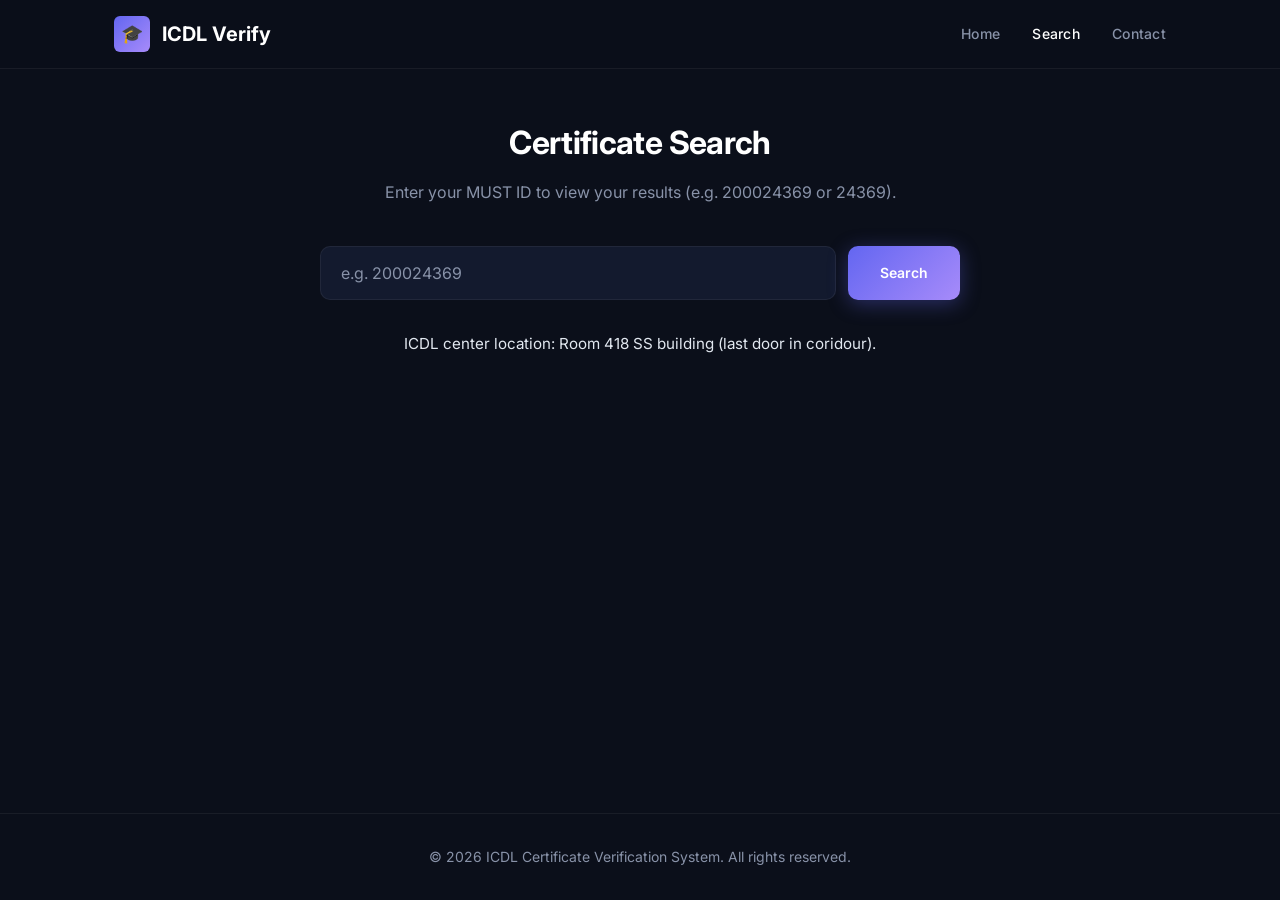
==== search.html @ b00a2fb5 "Initial commit of MUST ICDL Search Site" ====
<!DOCTYPE html>
<html lang="en">

<head>
  <meta charset="UTF-8">
  <meta name="viewport" content="width=device-width, initial-scale=1.0">
  <meta name="description"
    content="Search for your ICDL certificate by ID. Instantly verify your certificate status (still found at MUST ICDL center or not).">
  <title>Certificate Search — ICDL Verify</title>
  <link rel="stylesheet" href="css/style.css">
</head>

<body>

  <!-- ===== Navbar ===== -->
  <nav class="navbar">
    <div class="container">
      <a href="index.html" class="navbar__logo">
        <span class="navbar__logo-icon">🎓</span>
        ICDL Verify
      </a>
      <div class="navbar__links">
        <a href="index.html">Home</a>
        <a href="search.html" class="active">Search</a>
        <a href="index.html#contact">Contact</a>
      </div>
    </div>
  </nav>

  <!-- ===== Search Section ===== -->
  <main class="container">
    <div class="search-wrapper">

      <!-- Header -->
      <div class="search-header">
        <h1>Certificate Search</h1>
        <p>Enter your MUST ID to view your results (e.g. 200024369 or 24369).</p>
      </div>

      <!-- Search Form -->
      <form id="searchForm" class="search-form" action="search.html" method="get">
        <input type="text" id="idInput" name="id" class="search-form__input" placeholder="e.g. 200024369"
          autocomplete="off" maxlength="9" inputmode="numeric" aria-label="MUST ID">
        <button type="submit" id="searchBtn" class="btn btn--primary">
          Search
        </button>
      </form>

      <!-- Inline validation error -->
      <div id="formError" class="form-error" role="alert"></div>

      <!-- Cookie hint -->
      <div id="cookieHint" class="cookie-hint" style="display: none;"></div>

      <!-- Loading spinner -->
      <div id="loadingSpinner" class="spinner-wrapper" aria-live="polite">
        <div class="spinner"></div>
      </div>

      <!-- Results section -->
      <div id="resultsSection" class="result-section" aria-live="polite"></div>

      <!-- Information -->
      <div class="search-info"
        style="margin-top: 2rem; font-size: 0.95rem; color: var(--text-secondary); text-align: center;">
        <p>ICDL center location: Room 418 SS building (last door in coridour).</p>
      </div>

    </div>
  </main>

  <!-- ===== Footer ===== -->
  <footer class="footer">
    <div class="container">
      <p class="footer__text">
        © <span id="footerYear"></span> ICDL Certificate Verification System. All rights reserved.
      </p>
    </div>
  </footer>

  <script type="module" src="js/app.js"></script>
</body>

</html>
---- css/style.css ----
/* ===== Google Fonts ===== */
@import url('https://fonts.googleapis.com/css2?family=Inter:wght@300;400;500;600;700;800&display=swap');

/* ===== CSS Custom Properties ===== */
:root {
  /* Colors — cool blue-purple palette */
  --clr-bg:          #0b0f1a;
  --clr-surface:     #131a2e;
  --clr-surface-2:   #1a2340;
  --clr-border:      rgba(255, 255, 255, 0.06);
  --clr-border-glow: rgba(99, 132, 255, 0.25);
  --clr-text:        #e2e8f0;
  --clr-text-muted:  #8892a8;
  --clr-heading:     #ffffff;

  /* Accent gradient */
  --clr-accent:      #6366f1;
  --clr-accent-2:    #818cf8;
  --clr-accent-3:    #a78bfa;
  --gradient-accent:  linear-gradient(135deg, var(--clr-accent), var(--clr-accent-3));

  /* Status colors */
  --clr-pass:    #22c55e;
  --clr-pass-bg: rgba(34, 197, 94, 0.12);
  --clr-fail:    #ef4444;
  --clr-fail-bg: rgba(239, 68, 68, 0.12);
  --clr-pending:    #f59e0b;
  --clr-pending-bg: rgba(245, 158, 11, 0.12);

  /* Typography */
  --font-main: 'Inter', -apple-system, BlinkMacSystemFont, sans-serif;
  --fs-xs:   0.75rem;
  --fs-sm:   0.875rem;
  --fs-base: 1rem;
  --fs-lg:   1.125rem;
  --fs-xl:   1.25rem;
  --fs-2xl:  1.5rem;
  --fs-3xl:  2rem;
  --fs-4xl:  2.75rem;
  --fs-5xl:  3.5rem;

  /* Spacing */
  --sp-1: 0.25rem;
  --sp-2: 0.5rem;
  --sp-3: 0.75rem;
  --sp-4: 1rem;
  --sp-5: 1.25rem;
  --sp-6: 1.5rem;
  --sp-8: 2rem;
  --sp-10: 2.5rem;
  --sp-12: 3rem;
  --sp-16: 4rem;
  --sp-20: 5rem;

  /* Border radius */
  --radius-sm: 0.375rem;
  --radius-md: 0.625rem;
  --radius-lg: 1rem;
  --radius-xl: 1.5rem;
  --radius-full: 9999px;

  /* Shadows */
  --shadow-sm:   0 1px 3px rgba(0,0,0,0.3);
  --shadow-md:   0 4px 12px rgba(0,0,0,0.3);
  --shadow-lg:   0 8px 32px rgba(0,0,0,0.4);
  --shadow-glow: 0 0 30px rgba(99, 102, 241, 0.15);

  /* Transitions */
  --transition-fast: 150ms cubic-bezier(0.4, 0, 0.2, 1);
  --transition-base: 250ms cubic-bezier(0.4, 0, 0.2, 1);
  --transition-slow: 400ms cubic-bezier(0.4, 0, 0.2, 1);
}

/* ===== CSS Reset ===== */
*, *::before, *::after {
  box-sizing: border-box;
  margin: 0;
  padding: 0;
}

html {
  scroll-behavior: smooth;
  -webkit-font-smoothing: antialiased;
  -moz-osx-font-smoothing: grayscale;
}

body {
  font-family: var(--font-main);
  font-size: var(--fs-base);
  line-height: 1.6;
  color: var(--clr-text);
  background-color: var(--clr-bg);
  min-height: 100vh;
  display: flex;
  flex-direction: column;
}

img { max-width: 100%; display: block; }
a { color: var(--clr-accent-2); text-decoration: none; transition: color var(--transition-fast); }
a:hover { color: var(--clr-accent-3); }
ul, ol { list-style: none; }
input, button { font-family: inherit; font-size: inherit; }

/* ===== Container ===== */
.container {
  width: 100%;
  max-width: 1100px;
  margin: 0 auto;
  padding: 0 var(--sp-6);
}

/* ===== Navbar ===== */
.navbar {
  position: sticky;
  top: 0;
  z-index: 100;
  background: rgba(11, 15, 26, 0.75);
  backdrop-filter: blur(16px);
  -webkit-backdrop-filter: blur(16px);
  border-bottom: 1px solid var(--clr-border);
  padding: var(--sp-4) 0;
}

.navbar .container {
  display: flex;
  align-items: center;
  justify-content: space-between;
}

.navbar__logo {
  display: flex;
  align-items: center;
  gap: var(--sp-3);
  font-weight: 700;
  font-size: var(--fs-xl);
  color: var(--clr-heading);
}

.navbar__logo-icon {
  width: 36px;
  height: 36px;
  background: var(--gradient-accent);
  border-radius: var(--radius-sm);
  display: flex;
  align-items: center;
  justify-content: center;
  font-size: var(--fs-lg);
  color: #fff;
}

.navbar__links {
  display: flex;
  gap: var(--sp-8);
  align-items: center;
}

.navbar__links a {
  color: var(--clr-text-muted);
  font-size: var(--fs-sm);
  font-weight: 500;
  letter-spacing: 0.02em;
  transition: color var(--transition-fast);
}

.navbar__links a:hover,
.navbar__links a.active {
  color: var(--clr-heading);
}

/* ===== Hero Section ===== */
.hero {
  padding: var(--sp-20) 0 var(--sp-16);
  text-align: center;
  background:
    radial-gradient(ellipse 70% 50% at 50% 0%, rgba(99,102,241,0.12) 0%, transparent 60%),
    radial-gradient(ellipse 40% 40% at 80% 20%, rgba(167,139,250,0.07) 0%, transparent 60%);
}

.hero__badge {
  display: inline-flex;
  align-items: center;
  gap: var(--sp-2);
  background: var(--clr-surface);
  border: 1px solid var(--clr-border);
  border-radius: var(--radius-full);
  padding: var(--sp-2) var(--sp-5);
  font-size: var(--fs-xs);
  font-weight: 500;
  color: var(--clr-accent-2);
  margin-bottom: var(--sp-8);
  letter-spacing: 0.04em;
  text-transform: uppercase;
}

.hero__badge::before {
  content: '';
  width: 6px;
  height: 6px;
  background: var(--clr-pass);
  border-radius: 50%;
  animation: pulse-dot 2s ease-in-out infinite;
}

@keyframes pulse-dot {
  0%, 100% { opacity: 1; transform: scale(1); }
  50%      { opacity: 0.5; transform: scale(1.5); }
}

.hero__title {
  font-size: var(--fs-5xl);
  font-weight: 800;
  color: var(--clr-heading);
  line-height: 1.1;
  margin-bottom: var(--sp-6);
  letter-spacing: -0.03em;
}

.hero__title span {
  background: var(--gradient-accent);
  -webkit-background-clip: text;
  -webkit-text-fill-color: transparent;
  background-clip: text;
}

.hero__subtitle {
  font-size: var(--fs-lg);
  color: var(--clr-text-muted);
  max-width: 560px;
  margin: 0 auto var(--sp-10);
  line-height: 1.7;
}

/* ===== Buttons ===== */
.btn {
  display: inline-flex;
  align-items: center;
  justify-content: center;
  gap: var(--sp-2);
  padding: var(--sp-3) var(--sp-8);
  border-radius: var(--radius-md);
  font-weight: 600;
  font-size: var(--fs-sm);
  cursor: pointer;
  border: none;
  transition: all var(--transition-base);
  text-decoration: none;
}

.btn--primary {
  background: var(--gradient-accent);
  color: #fff;
  box-shadow: 0 4px 20px rgba(99, 102, 241, 0.35);
}

.btn--primary:hover {
  transform: translateY(-2px);
  box-shadow: 0 8px 30px rgba(99, 102, 241, 0.5);
  color: #fff;
}

.btn--secondary {
  background: var(--clr-surface);
  color: var(--clr-text);
  border: 1px solid var(--clr-border);
}

.btn--secondary:hover {
  background: var(--clr-surface-2);
  border-color: var(--clr-border-glow);
  color: var(--clr-heading);
}

.btn--lg {
  padding: var(--sp-4) var(--sp-10);
  font-size: var(--fs-base);
  border-radius: var(--radius-lg);
}

/* ===== Section Layout ===== */
.section {
  padding: var(--sp-16) 0;
}

.section__header {
  text-align: center;
  margin-bottom: var(--sp-12);
}

.section__tag {
  display: inline-block;
  font-size: var(--fs-xs);
  font-weight: 600;
  letter-spacing: 0.1em;
  text-transform: uppercase;
  color: var(--clr-accent-2);
  margin-bottom: var(--sp-4);
}

.section__title {
  font-size: var(--fs-3xl);
  font-weight: 700;
  color: var(--clr-heading);
  letter-spacing: -0.02em;
}

.section__subtitle {
  font-size: var(--fs-base);
  color: var(--clr-text-muted);
  margin-top: var(--sp-3);
  max-width: 520px;
  margin-left: auto;
  margin-right: auto;
}

/* ===== Cards ===== */
.card {
  background: var(--clr-surface);
  border: 1px solid var(--clr-border);
  border-radius: var(--radius-lg);
  padding: var(--sp-8);
  transition: all var(--transition-base);
}

.card:hover {
  border-color: var(--clr-border-glow);
  box-shadow: var(--shadow-glow);
  transform: translateY(-2px);
}

.card__icon {
  width: 48px;
  height: 48px;
  border-radius: var(--radius-md);
  display: flex;
  align-items: center;
  justify-content: center;
  font-size: var(--fs-xl);
  margin-bottom: var(--sp-5);
  background: rgba(99, 102, 241, 0.1);
  color: var(--clr-accent-2);
}

.card__title {
  font-size: var(--fs-lg);
  font-weight: 600;
  color: var(--clr-heading);
  margin-bottom: var(--sp-2);
}

.card__text {
  font-size: var(--fs-sm);
  color: var(--clr-text-muted);
  line-height: 1.7;
}

/* Grid layouts */
.grid-2 { display: grid; grid-template-columns: repeat(2, 1fr); gap: var(--sp-6); }
.grid-3 { display: grid; grid-template-columns: repeat(3, 1fr); gap: var(--sp-6); }

/* ===== Steps (How To Use) ===== */
.steps {
  display: flex;
  flex-direction: column;
  gap: var(--sp-6);
  max-width: 600px;
  margin: 0 auto;
}

.step {
  display: flex;
  gap: var(--sp-5);
  align-items: flex-start;
}

.step__number {
  flex-shrink: 0;
  width: 40px;
  height: 40px;
  border-radius: 50%;
  background: var(--gradient-accent);
  color: #fff;
  font-weight: 700;
  font-size: var(--fs-sm);
  display: flex;
  align-items: center;
  justify-content: center;
}

.step__content h3 {
  font-size: var(--fs-base);
  font-weight: 600;
  color: var(--clr-heading);
  margin-bottom: var(--sp-1);
}

.step__content p {
  font-size: var(--fs-sm);
  color: var(--clr-text-muted);
  line-height: 1.6;
}

/* ===== Contact ===== */
.contact-grid {
  display: grid;
  grid-template-columns: repeat(auto-fit, minmax(250px, 1fr));
  gap: var(--sp-6);
}

.contact-item {
  display: flex;
  gap: var(--sp-4);
  align-items: center;
}

.contact-item__icon {
  flex-shrink: 0;
  width: 44px;
  height: 44px;
  border-radius: var(--radius-md);
  background: var(--clr-surface-2);
  display: flex;
  align-items: center;
  justify-content: center;
  font-size: var(--fs-lg);
  color: var(--clr-accent-2);
}

.contact-item__label {
  font-size: var(--fs-xs);
  color: var(--clr-text-muted);
  text-transform: uppercase;
  letter-spacing: 0.05em;
  margin-bottom: 2px;
}

.contact-item__value {
  font-size: var(--fs-sm);
  color: var(--clr-heading);
  font-weight: 500;
}

/* ===== Footer ===== */
.footer {
  margin-top: auto;
  padding: var(--sp-8) 0;
  border-top: 1px solid var(--clr-border);
  text-align: center;
}

.footer__text {
  font-size: var(--fs-sm);
  color: var(--clr-text-muted);
}

/* ===== Search Page ===== */
.search-wrapper {
  max-width: 640px;
  margin: 0 auto;
  padding: var(--sp-12) 0 var(--sp-16);
}

.search-header {
  text-align: center;
  margin-bottom: var(--sp-10);
}

.search-header h1 {
  font-size: var(--fs-3xl);
  font-weight: 700;
  color: var(--clr-heading);
  letter-spacing: -0.02em;
}

.search-header p {
  color: var(--clr-text-muted);
  margin-top: var(--sp-3);
}

/* Search form */
.search-form {
  display: flex;
  gap: var(--sp-3);
  margin-bottom: var(--sp-8);
}

.search-form__input {
  flex: 1;
  padding: var(--sp-4) var(--sp-5);
  background: var(--clr-surface);
  border: 1px solid var(--clr-border);
  border-radius: var(--radius-md);
  color: var(--clr-heading);
  font-size: var(--fs-base);
  outline: none;
  transition: border-color var(--transition-fast), box-shadow var(--transition-fast);
}

.search-form__input::placeholder {
  color: var(--clr-text-muted);
}

.search-form__input:focus {
  border-color: var(--clr-accent);
  box-shadow: 0 0 0 3px rgba(99, 102, 241, 0.15);
}

.search-form__input.input--error {
  border-color: var(--clr-fail);
  box-shadow: 0 0 0 3px rgba(239, 68, 68, 0.15);
}

/* Cookie hint below form */
.cookie-hint {
  display: flex;
  align-items: center;
  gap: var(--sp-2);
  font-size: var(--fs-xs);
  color: var(--clr-text-muted);
  margin-top: calc(-1 * var(--sp-6));
  margin-bottom: var(--sp-6);
  padding-left: var(--sp-2);
}

.cookie-hint::before {
  content: '🕐';
}

/* Loading spinner */
.spinner-wrapper {
  display: none;
  justify-content: center;
  padding: var(--sp-12) 0;
}

.spinner-wrapper.visible {
  display: flex;
}

.spinner {
  width: 40px;
  height: 40px;
  border: 3px solid var(--clr-surface-2);
  border-top-color: var(--clr-accent);
  border-radius: 50%;
  animation: spin 0.7s linear infinite;
}

@keyframes spin {
  to { transform: rotate(360deg); }
}

/* Result card */
.result-section {
  display: none;
}

.result-section.visible {
  display: block;
  animation: fadeSlideIn 0.4s ease-out;
}

@keyframes fadeSlideIn {
  from { opacity: 0; transform: translateY(12px); }
  to   { opacity: 1; transform: translateY(0); }
}

.result-card {
  background: var(--clr-surface);
  border: 1px solid var(--clr-border);
  border-radius: var(--radius-lg);
  overflow: hidden;
}

.result-card__header {
  display: flex;
  align-items: center;
  justify-content: space-between;
  padding: var(--sp-5) var(--sp-6);
  border-bottom: 1px solid var(--clr-border);
  background: rgba(99, 102, 241, 0.04);
}

.result-card__id {
  font-size: var(--fs-sm);
  font-weight: 600;
  color: var(--clr-accent-2);
  font-family: 'Courier New', monospace;
  letter-spacing: 0.05em;
}

.result-card__body {
  padding: var(--sp-6);
}

.result-field {
  display: flex;
  justify-content: space-between;
  align-items: center;
  padding: var(--sp-3) 0;
  border-bottom: 1px solid var(--clr-border);
}

.result-field:last-child {
  border-bottom: none;
}

.result-field__label {
  font-size: var(--fs-sm);
  color: var(--clr-text-muted);
  font-weight: 500;
}

.result-field__value {
  font-size: var(--fs-sm);
  color: var(--clr-heading);
  font-weight: 600;
}

.result-field__value.highlight {
  background: rgba(99, 102, 241, 0.15);
  padding: var(--sp-1) var(--sp-3);
  border-radius: var(--radius-sm);
  color: var(--clr-accent-2);
}

/* Status badges */
.badge {
  display: inline-flex;
  align-items: center;
  padding: var(--sp-1) var(--sp-3);
  border-radius: var(--radius-full);
  font-size: var(--fs-xs);
  font-weight: 600;
  letter-spacing: 0.04em;
  text-transform: uppercase;
}

.badge--pass {
  background: var(--clr-pass-bg);
  color: var(--clr-pass);
}

.badge--fail {
  background: var(--clr-fail-bg);
  color: var(--clr-fail);
}

.badge--pending {
  background: var(--clr-pending-bg);
  color: var(--clr-pending);
}

/* Error / not found */
.error-box {
  text-align: center;
  padding: var(--sp-10) var(--sp-6);
}

.error-box__icon {
  font-size: var(--fs-4xl);
  margin-bottom: var(--sp-4);
}

.error-box__title {
  font-size: var(--fs-xl);
  font-weight: 700;
  color: var(--clr-heading);
  margin-bottom: var(--sp-2);
}

.error-box__text {
  font-size: var(--fs-sm);
  color: var(--clr-text-muted);
}

/* Inline validation error */
.form-error {
  display: none;
  font-size: var(--fs-xs);
  color: var(--clr-fail);
  margin-top: var(--sp-2);
  margin-bottom: var(--sp-4);
  padding-left: var(--sp-2);
}

.form-error.visible {
  display: block;
}

/* ===== Responsive ===== */
@media (max-width: 768px) {
  .hero__title { font-size: var(--fs-3xl); }
  .hero__subtitle { font-size: var(--fs-base); }
  .grid-2, .grid-3 { grid-template-columns: 1fr; }
  .navbar__links { gap: var(--sp-4); }
  .search-form { flex-direction: column; }
  .section { padding: var(--sp-10) 0; }
  .hero { padding: var(--sp-12) 0 var(--sp-10); }
}
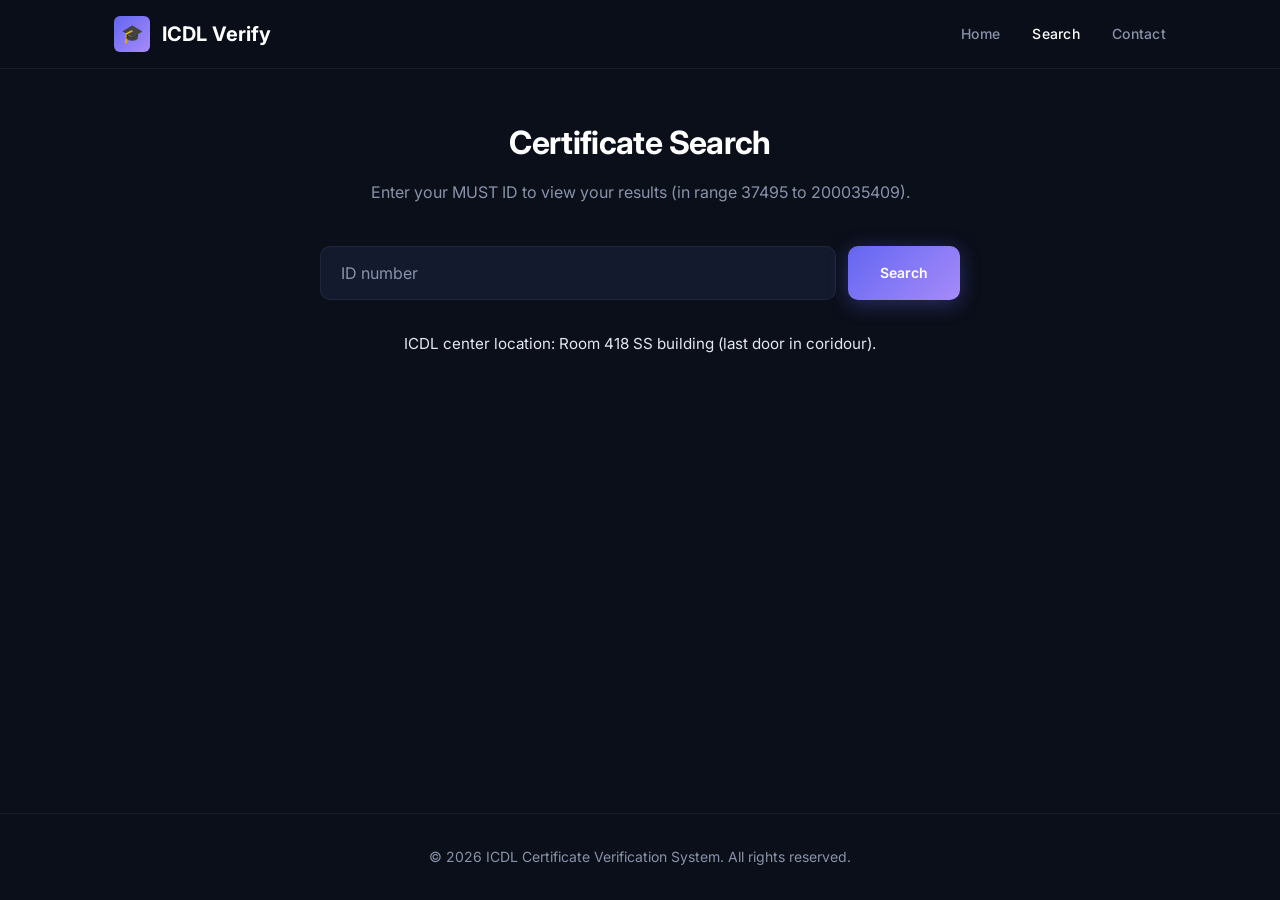
==== commit 9b6b5834: "minor enhancements in search page." ====
--- a/search.html
+++ b/search.html
@@ -34,13 +34,13 @@
       <!-- Header -->
       <div class="search-header">
         <h1>Certificate Search</h1>
-        <p>Enter your MUST ID to view your results (e.g. 200024369 or 24369).</p>
+        <p>Enter your MUST ID to view your results (in range 37495 to 200035409).</p>
       </div>
 
       <!-- Search Form -->
       <form id="searchForm" class="search-form" action="search.html" method="get">
-        <input type="text" id="idInput" name="id" class="search-form__input" placeholder="e.g. 200024369"
-          autocomplete="off" maxlength="9" inputmode="numeric" aria-label="MUST ID">
+        <input type="text" id="idInput" name="id" class="search-form__input" placeholder="ID number" autocomplete="on"
+          maxlength="9" inputmode="numeric" aria-label="MUST ID">
         <button type="submit" id="searchBtn" class="btn btn--primary">
           Search
         </button>
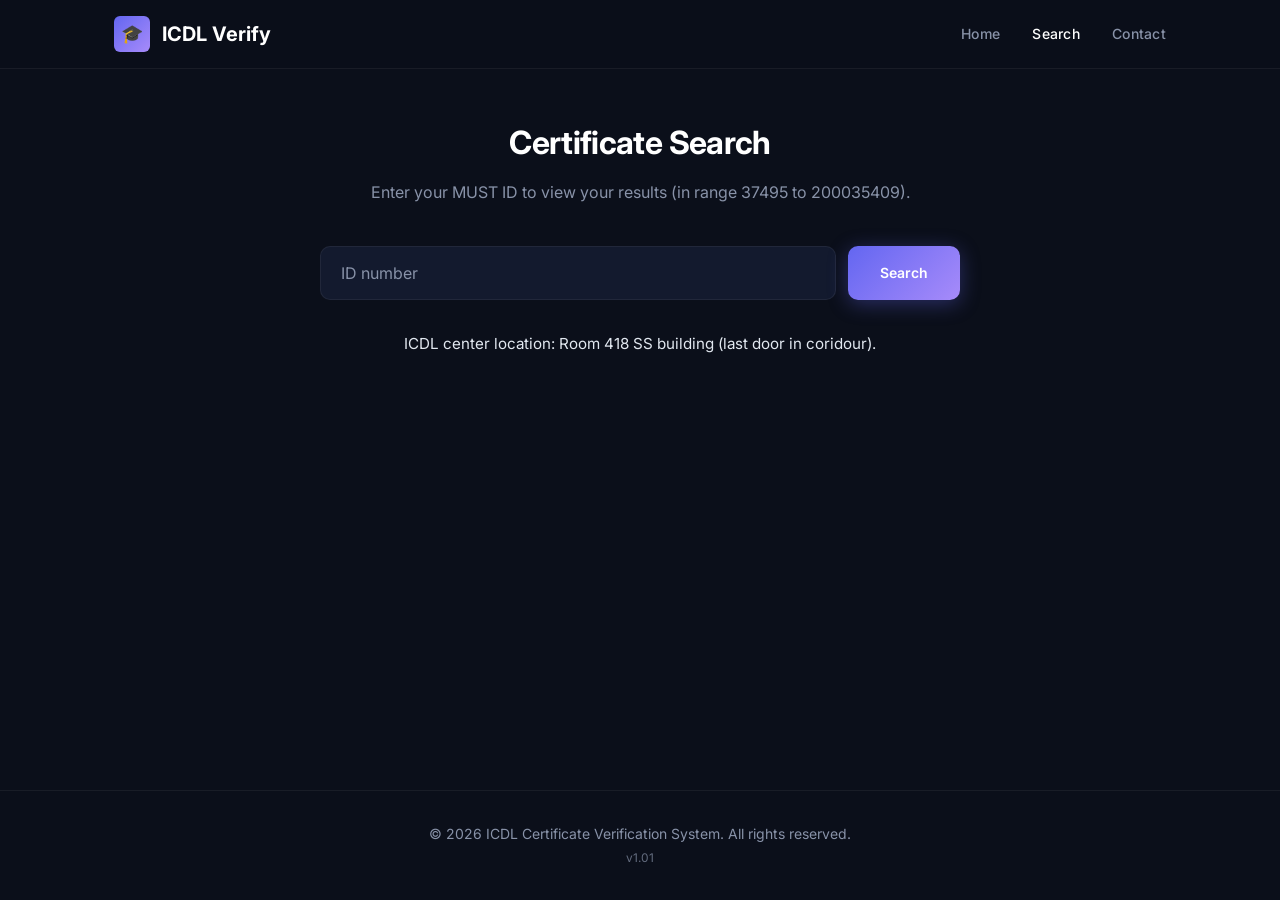
==== commit 5fcd8733: "add version number at bottom of search page." ====
--- a/search.html
+++ b/search.html
@@ -73,7 +73,8 @@
   <footer class="footer">
     <div class="container">
       <p class="footer__text">
-        © <span id="footerYear"></span> ICDL Certificate Verification System. All rights reserved.
+        © <span id="footerYear"></span> ICDL Certificate Verification System. All rights reserved.<br>
+        <span class="version" style="font-size: 0.85em; opacity: 0.7;">v1.01</span>
       </p>
     </div>
   </footer>
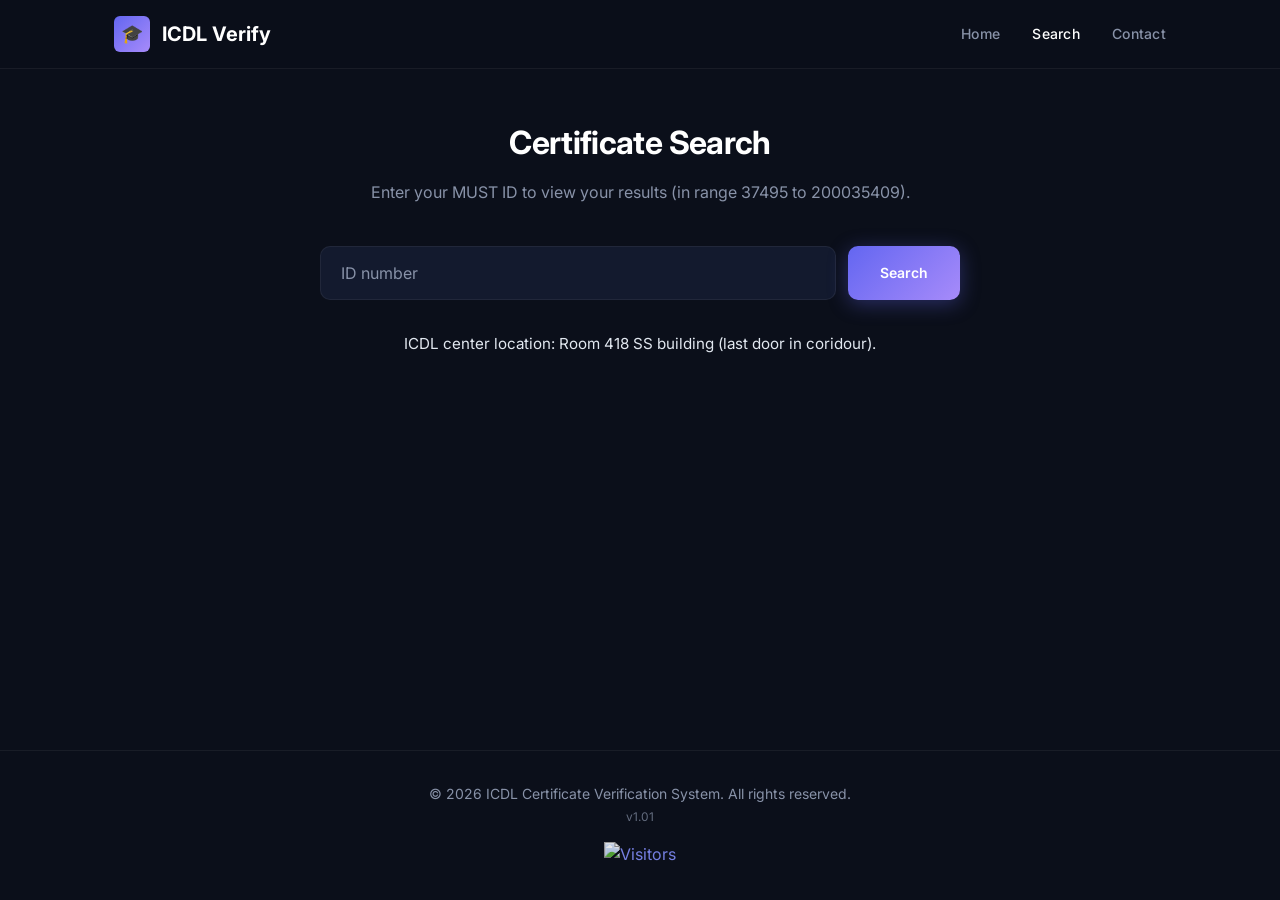
==== commit 7605f3dc: "Added visitor counter." ====
--- a/search.html
+++ b/search.html
@@ -76,6 +76,11 @@
         © <span id="footerYear"></span> ICDL Certificate Verification System. All rights reserved.<br>
         <span class="version" style="font-size: 0.85em; opacity: 0.7;">v1.01</span>
       </p>
+      <div style="margin-top: 15px; opacity: 0.9; display: flex; justify-content: center;">
+        <a href="https://github.com/MUST-ICDL/icdl-search" aria-label="Visitors">
+          <img src="https://hits.dwyl.com/MUST-ICDL/icdl-search.svg" alt="Visitors" />
+        </a>
+      </div>
     </div>
   </footer>
 
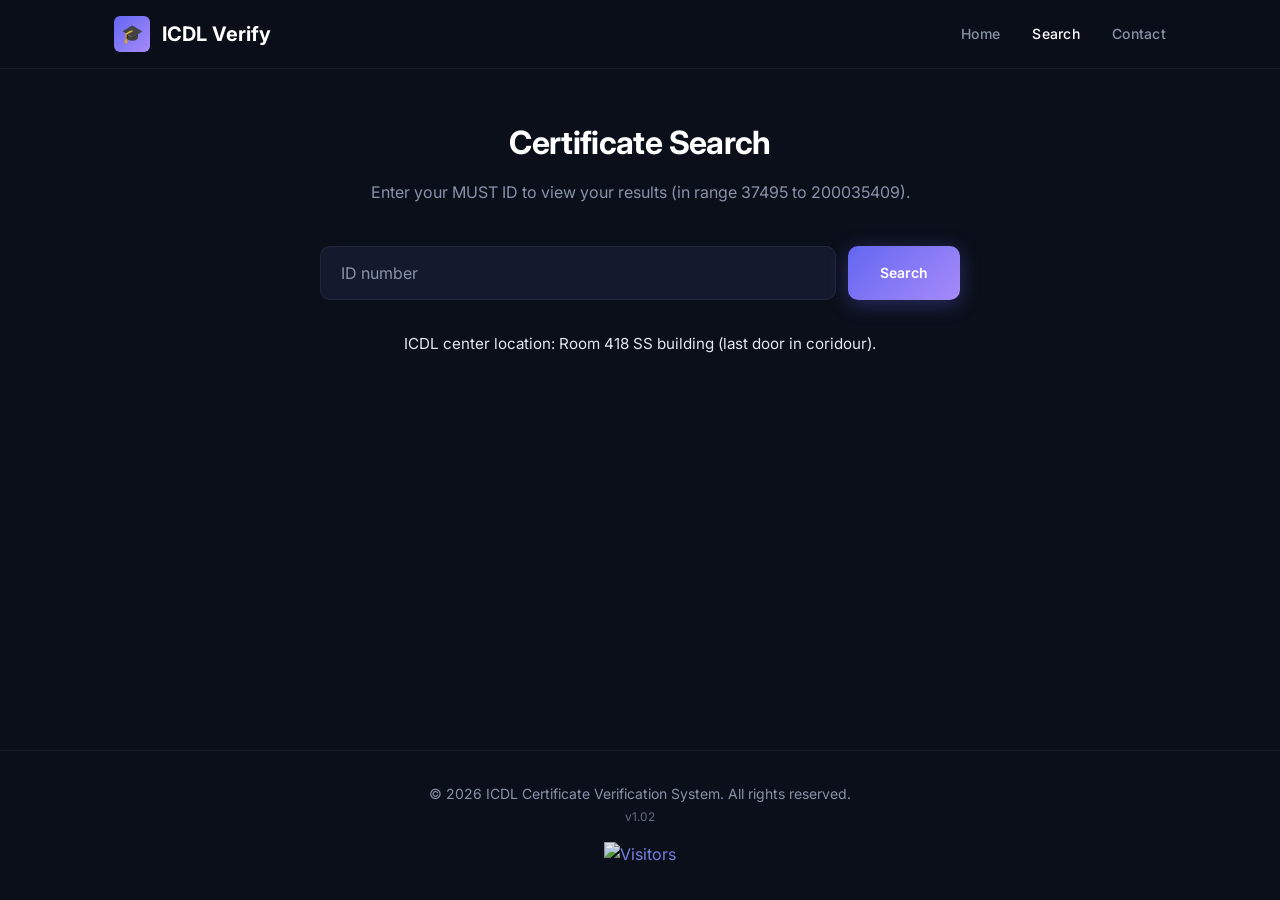
==== commit bc0a675e: "increased minor version number." ====
--- a/search.html
+++ b/search.html
@@ -74,7 +74,7 @@
     <div class="container">
       <p class="footer__text">
         © <span id="footerYear"></span> ICDL Certificate Verification System. All rights reserved.<br>
-        <span class="version" style="font-size: 0.85em; opacity: 0.7;">v1.01</span>
+        <span class="version" style="font-size: 0.85em; opacity: 0.7;">v1.02</span>
       </p>
       <div style="margin-top: 15px; opacity: 0.9; display: flex; justify-content: center;">
         <a href="https://github.com/MUST-ICDL/icdl-search" aria-label="Visitors">
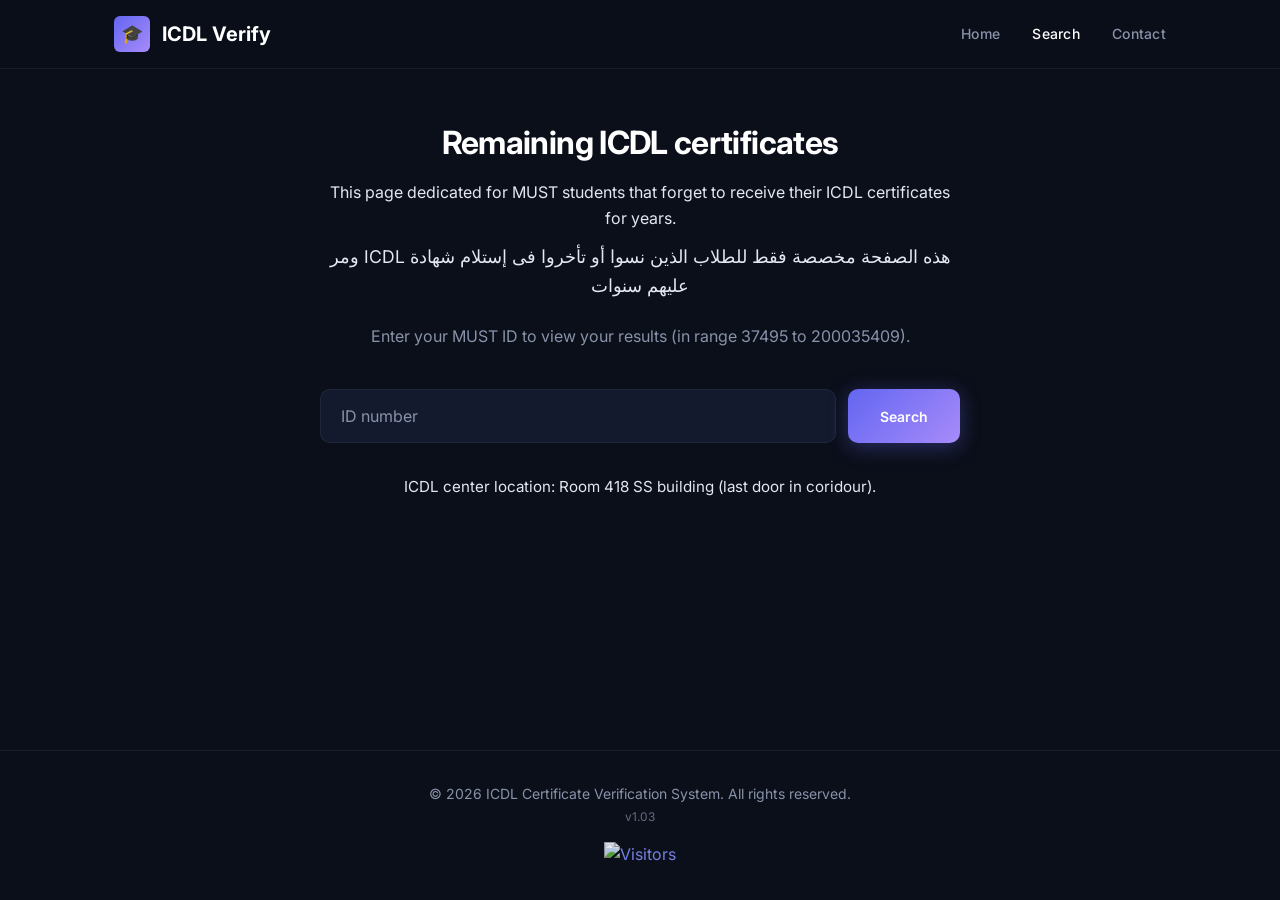
==== commit 45f4d1b0: "Clarifying page purpose." ====
--- a/search.html
+++ b/search.html
@@ -6,7 +6,7 @@
   <meta name="viewport" content="width=device-width, initial-scale=1.0">
   <meta name="description"
     content="Search for your ICDL certificate by ID. Instantly verify your certificate status (still found at MUST ICDL center or not).">
-  <title>Certificate Search — ICDL Verify</title>
+  <title>Search in Remaining ICDL certificates at MUST ICDL center</title>
   <link rel="stylesheet" href="css/style.css">
 </head>
 
@@ -33,7 +33,11 @@
 
       <!-- Header -->
       <div class="search-header">
-        <h1>Certificate Search</h1>
+        <h1>Remaining ICDL certificates</h1>
+        <p style="margin-bottom: 0.5rem; color: var(--clr-text);">This page dedicated for MUST students that forget to
+          receive their ICDL certificates for years.</p>
+        <p dir="rtl" style="font-size: 1.1rem; margin-bottom: 1.5rem; color: var(--clr-text);">هذه الصفحة مخصصة فقط
+          للطلاب الذين نسوا أو تأخروا فى إستلام شهادة ICDL ومر عليهم سنوات</p>
         <p>Enter your MUST ID to view your results (in range 37495 to 200035409).</p>
       </div>
 
@@ -74,7 +78,7 @@
     <div class="container">
       <p class="footer__text">
         © <span id="footerYear"></span> ICDL Certificate Verification System. All rights reserved.<br>
-        <span class="version" style="font-size: 0.85em; opacity: 0.7;">v1.02</span>
+        <span class="version" style="font-size: 0.85em; opacity: 0.7;">v1.03</span>
       </p>
       <div style="margin-top: 15px; opacity: 0.9; display: flex; justify-content: center;">
         <a href="https://github.com/MUST-ICDL/icdl-search" aria-label="Visitors">
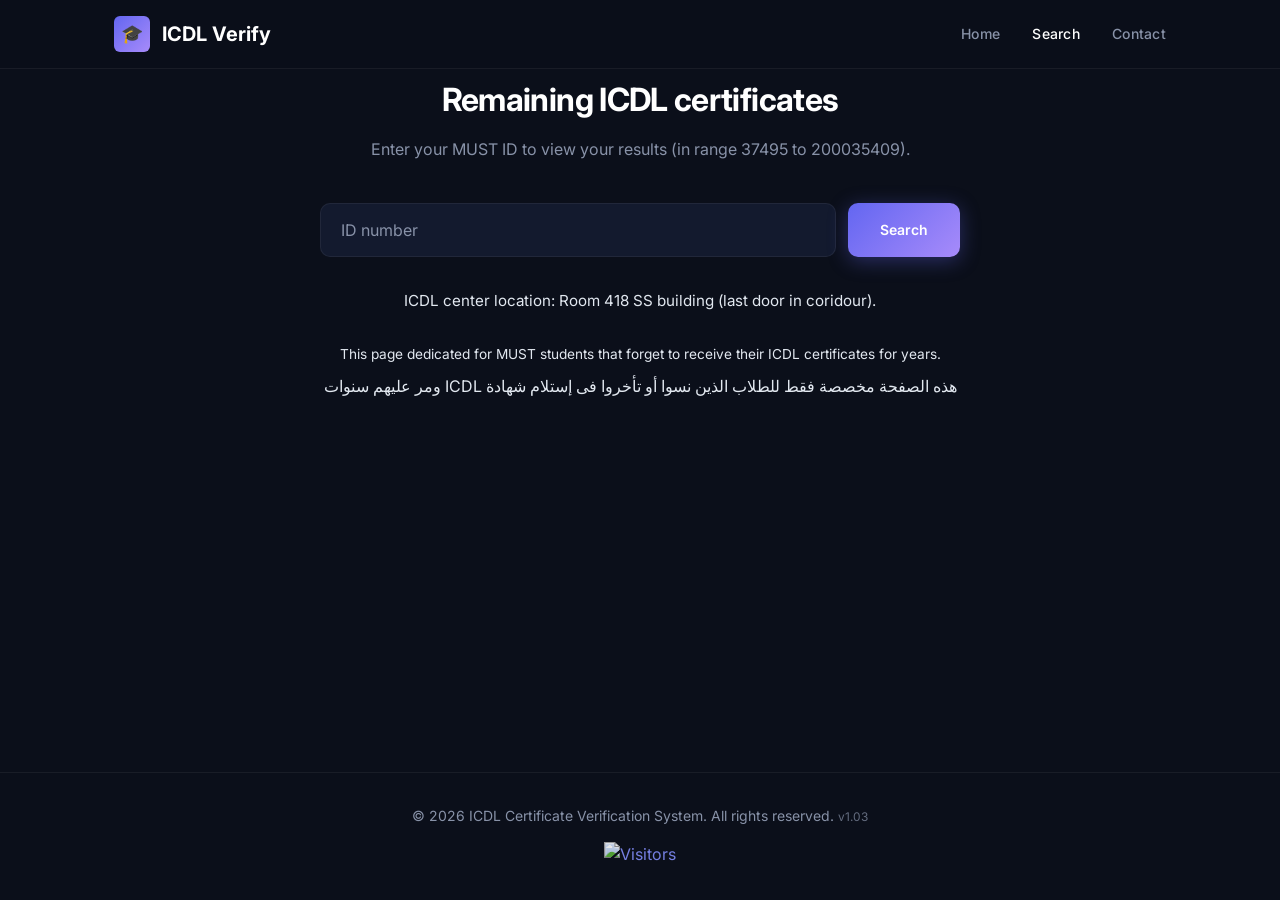
==== commit 551ed26a: "V1.05: Rearrange search page" ====
--- a/search.html
+++ b/search.html
@@ -29,15 +29,12 @@
 
   <!-- ===== Search Section ===== -->
   <main class="container">
-    <div class="search-wrapper">
+    <div class="search-wrapper" style="padding-top: 5px;">
 
       <!-- Header -->
-      <div class="search-header">
+      <div class="search-header" >
+
         <h1>Remaining ICDL certificates</h1>
-        <p style="margin-bottom: 0.5rem; color: var(--clr-text);">This page dedicated for MUST students that forget to
-          receive their ICDL certificates for years.</p>
-        <p dir="rtl" style="font-size: 1.1rem; margin-bottom: 1.5rem; color: var(--clr-text);">هذه الصفحة مخصصة فقط
-          للطلاب الذين نسوا أو تأخروا فى إستلام شهادة ICDL ومر عليهم سنوات</p>
         <p>Enter your MUST ID to view your results (in range 37495 to 200035409).</p>
       </div>
 
@@ -68,6 +65,10 @@
       <div class="search-info"
         style="margin-top: 2rem; font-size: 0.95rem; color: var(--text-secondary); text-align: center;">
         <p>ICDL center location: Room 418 SS building (last door in coridour).</p>
+        <br>
+        <p style="margin-top: 0.4rem; font-size: 90%; color: var(--clr-text);">This page dedicated for MUST students that forget to receive their ICDL certificates for years.</p>
+        <p dir="rtl" style="font-size: 1rem; margin-top: 0.5rem; color: var(--clr-text);">هذه الصفحة مخصصة فقط
+          للطلاب الذين نسوا أو تأخروا فى إستلام شهادة ICDL ومر عليهم سنوات</p>
       </div>
 
     </div>
@@ -77,7 +78,7 @@
   <footer class="footer">
     <div class="container">
       <p class="footer__text">
-        © <span id="footerYear"></span> ICDL Certificate Verification System. All rights reserved.<br>
+        © <span id="footerYear"></span> ICDL Certificate Verification System. All rights reserved.
         <span class="version" style="font-size: 0.85em; opacity: 0.7;">v1.03</span>
       </p>
       <div style="margin-top: 15px; opacity: 0.9; display: flex; justify-content: center;">
--- a/css/style.css
+++ b/css/style.css
@@ -623,6 +623,16 @@
   color: var(--clr-accent-2);
 }
 
+.result-field__value--egt {
+  font-size: 1.125rem;
+  font-weight: 700;
+  background: linear-gradient(135deg, #f59e0b 0%, #ec4899 50%, #8b5cf6 100%);
+  -webkit-background-clip: text;
+  background-clip: text;
+  -webkit-text-fill-color: transparent;
+  text-shadow: 0 0 20px rgba(236, 72, 153, 0.4);
+}
+
 /* Status badges */
 .badge {
   display: inline-flex;
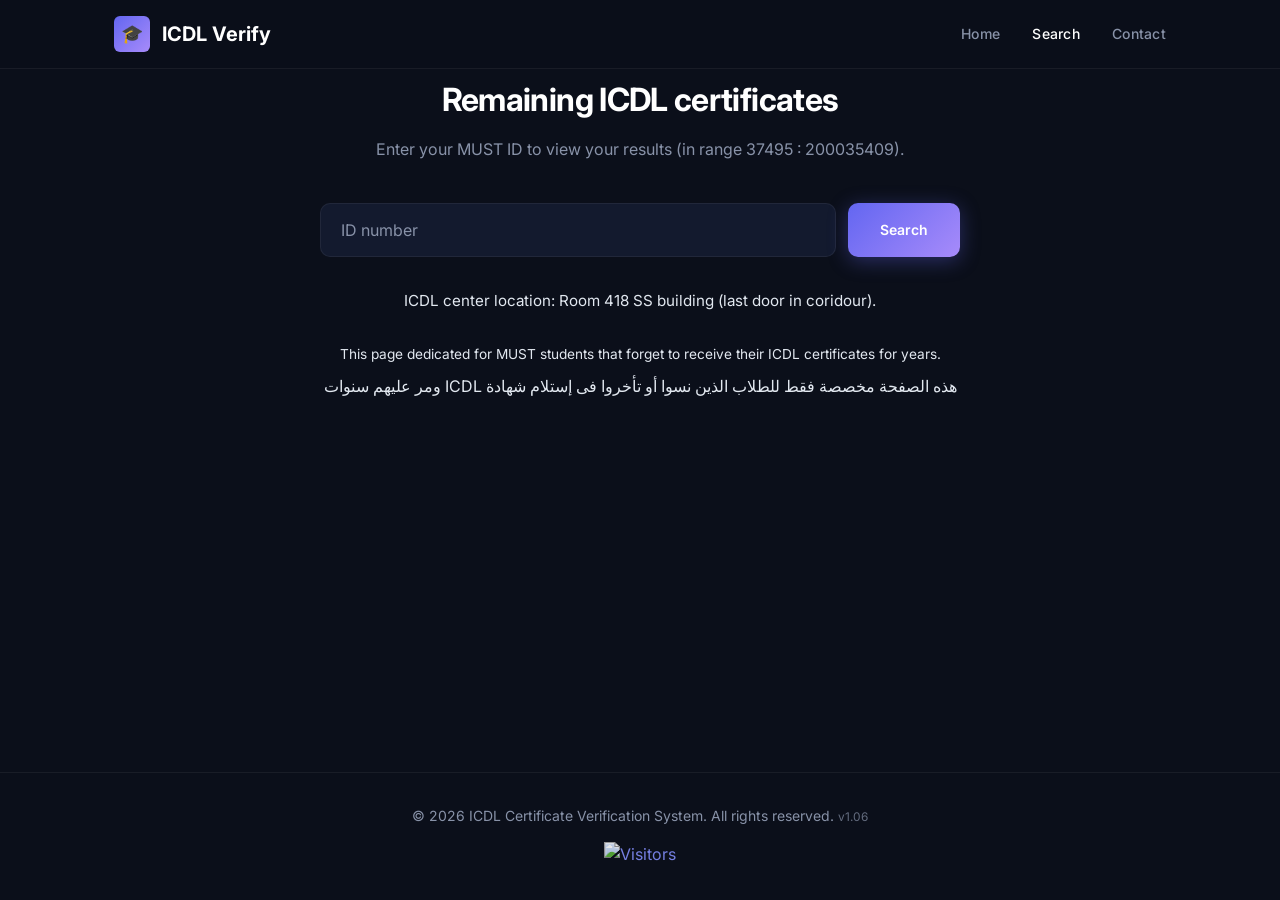
==== commit 26972b00: "Fix version number 1.06" ====
--- a/search.html
+++ b/search.html
@@ -32,10 +32,9 @@
     <div class="search-wrapper" style="padding-top: 5px;">
 
       <!-- Header -->
-      <div class="search-header" >
-
+      <div class="search-header">
         <h1>Remaining ICDL certificates</h1>
-        <p>Enter your MUST ID to view your results (in range 37495 to 200035409).</p>
+        <p>Enter your MUST ID to view your results (in range 37495 : 200035409).</p>
       </div>
 
       <!-- Search Form -->
@@ -79,7 +78,7 @@
     <div class="container">
       <p class="footer__text">
         © <span id="footerYear"></span> ICDL Certificate Verification System. All rights reserved.
-        <span class="version" style="font-size: 0.85em; opacity: 0.7;">v1.03</span>
+        <span class="version" style="font-size: 0.85em; opacity: 0.7;">v1.06</span>
       </p>
       <div style="margin-top: 15px; opacity: 0.9; display: flex; justify-content: center;">
         <a href="https://github.com/MUST-ICDL/icdl-search" aria-label="Visitors">
